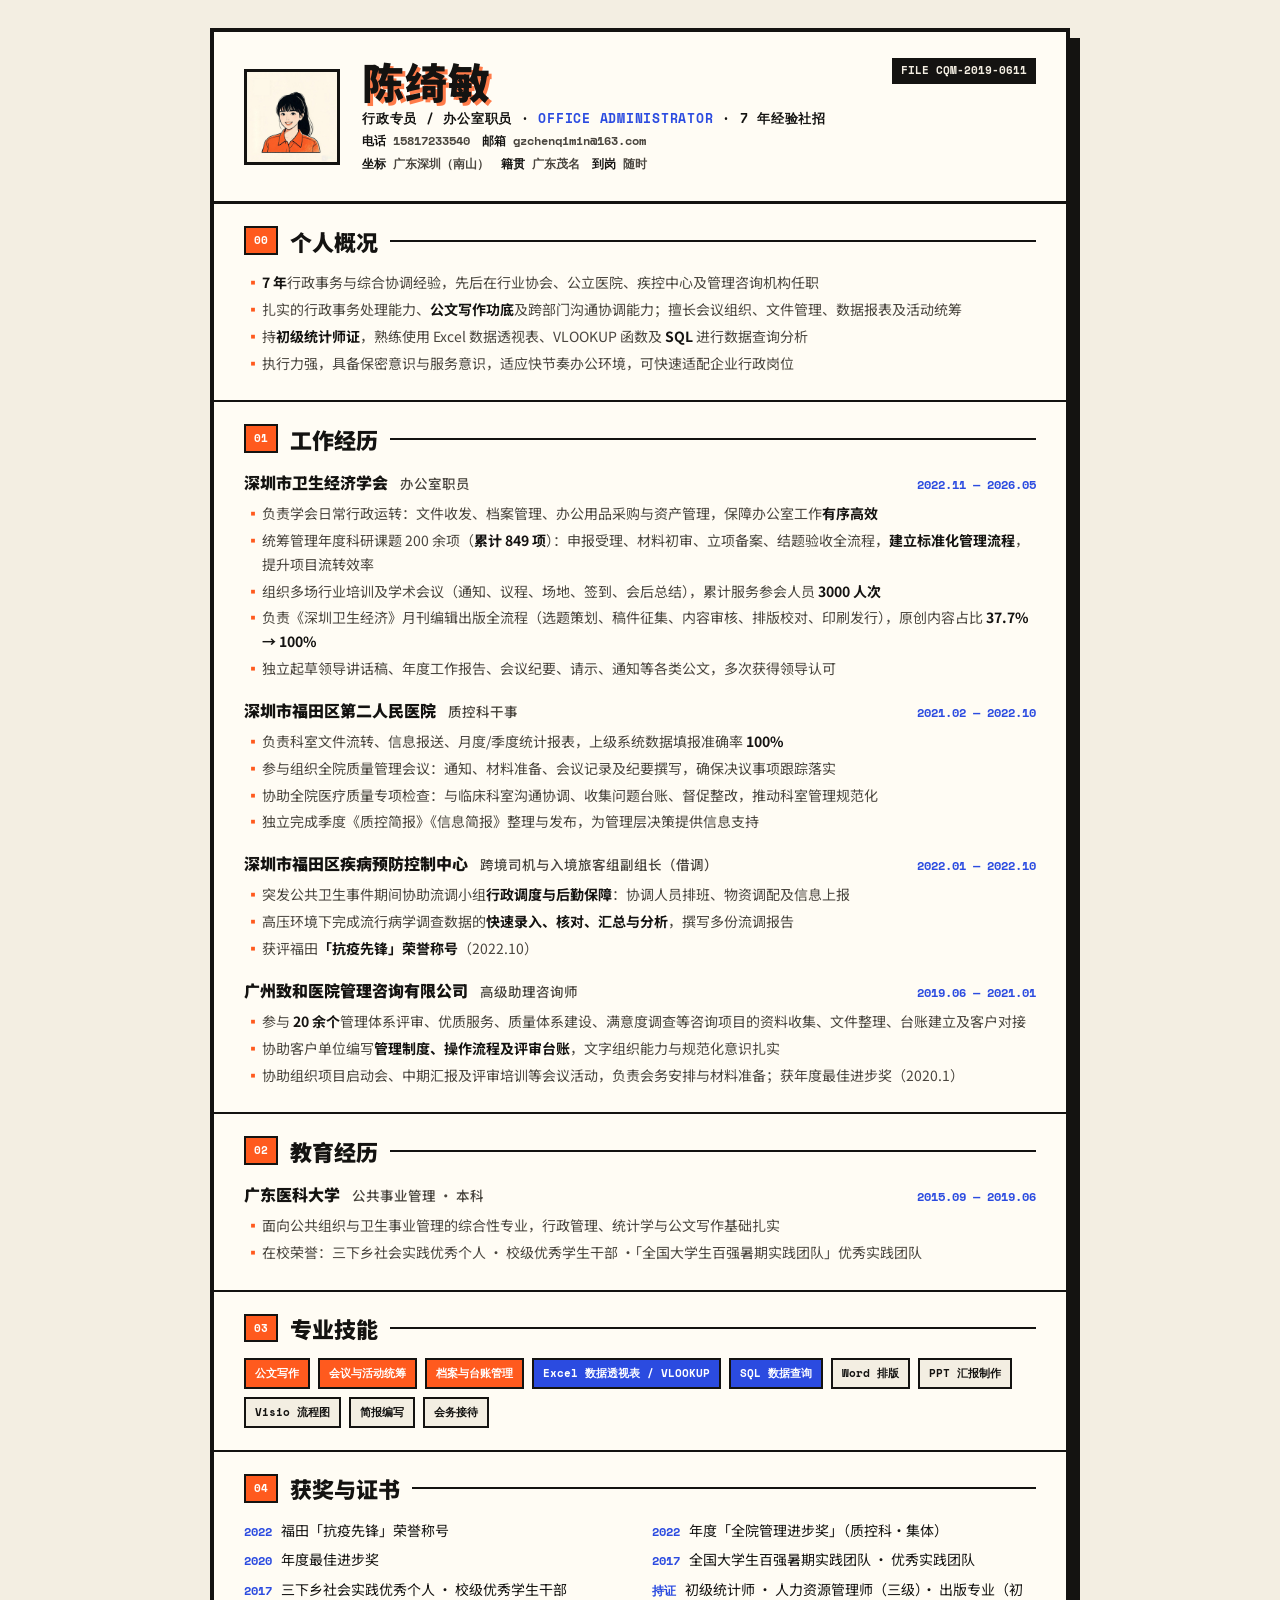
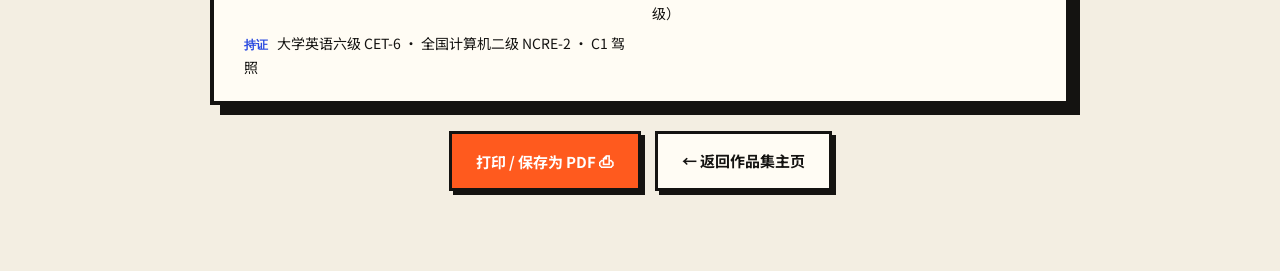
==== resume.html @ 579d2d26 "Publish online resume site" ====
<!DOCTYPE html>
<html lang="zh-CN">
<head>
<meta charset="UTF-8">
<meta name="viewport" content="width=device-width, initial-scale=1.0">
<title>陈绮敏 · 行政专员 · 求职简历</title>
<link rel="icon" type="image/png" sizes="32x32" href="favicon-64.png">
<link rel="apple-touch-icon" href="favicon.png">
<link rel="preconnect" href="https://fonts.googleapis.com">
<link rel="preconnect" href="https://fonts.gstatic.com" crossorigin>
<link href="https://fonts.googleapis.com/css2?family=Space+Mono:wght@400;700&family=Noto+Sans+SC:wght@400;500;700;900&display=swap" rel="stylesheet">
<style>
:root {
  --paper: #F3EEE2; --card: #FFFCF4; --ink: #141311; --ink-soft: #4A463F;
  --orange: #FF5A1E; --blue: #2B4BE0;
  --border: 3px solid var(--ink);
  --font-cn: 'Noto Sans SC', 'PingFang SC', 'Microsoft YaHei', sans-serif;
  --font-display: 'Noto Sans SC', 'PingFang SC', 'Microsoft YaHei', sans-serif;
  --font-mono: 'Space Mono', 'SF Mono', Consolas, monospace;
}
* { margin: 0; padding: 0; box-sizing: border-box; }
body {
  background: var(--paper);
  color: var(--ink);
  font-family: var(--font-cn);
  font-size: 14px;
  line-height: 1.7;
  padding: 28px 18px 80px;
}
.sheet {
  max-width: 860px;
  margin: 0 auto;
  background: var(--card);
  border: 4px solid var(--ink);
  box-shadow: 10px 10px 0 var(--ink);
}
.sheet-head {
  display: flex;
  gap: 22px;
  padding: 26px 30px;
  border-bottom: var(--border);
  align-items: center;
  flex-wrap: wrap;
}
.avatar {
  width: 96px; height: 96px;
  border: var(--border);
  flex-shrink: 0;
  overflow: hidden;
}
.avatar img { width: 100%; height: 100%; object-fit: cover; }
.head-main { flex: 1; min-width: 240px; }
.head-name {
  font-family: var(--font-display);
  font-weight: 900;
  font-size: 42px;
  line-height: 1.1;
  letter-spacing: .02em;
  text-shadow: 3px 3px 0 rgba(255, 90, 30, .8);
}
.head-role { font-family: var(--font-mono); font-size: 12.5px; font-weight: 700; letter-spacing: .06em; margin-top: 4px; }
.head-role em { font-style: normal; color: var(--blue); }
.head-meta {
  font-family: var(--font-mono);
  font-size: 11.5px;
  font-weight: 700;
  line-height: 2;
  color: var(--ink-soft);
}
.head-meta b { color: var(--ink); }
.file-no {
  font-family: var(--font-mono);
  font-size: 10.5px;
  font-weight: 700;
  background: var(--ink);
  color: var(--paper);
  padding: 4px 9px;
  align-self: flex-start;
}
.sec { padding: 22px 30px; border-bottom: 2px solid var(--ink); }
.sec:last-child { border-bottom: none; }
.sec-title {
  display: flex;
  align-items: center;
  gap: 12px;
  margin-bottom: 16px;
}
.sec-no {
  font-family: var(--font-mono);
  font-size: 11px;
  font-weight: 700;
  background: var(--orange);
  color: #fff;
  padding: 3px 8px;
  border: 2px solid var(--ink);
}
.sec-title h2 {
  font-family: var(--font-display);
  font-size: 22px;
  font-weight: 900;
  line-height: 1;
}
.sec-line { flex: 1; border-top: 2px solid var(--ink); }

.item { margin-bottom: 16px; }
.item:last-child { margin-bottom: 0; }
.item-head {
  display: flex;
  justify-content: space-between;
  align-items: baseline;
  gap: 12px;
  flex-wrap: wrap;
}
.item-title { font-size: 16px; font-weight: 900; }
.item-title span { font-weight: 500; color: var(--ink-soft); font-size: 13.5px; margin-left: 8px; }
.item-time { font-family: var(--font-mono); font-size: 11.5px; font-weight: 700; color: var(--blue); white-space: nowrap; }
.pts { margin-top: 6px; }
.pts li {
  position: relative;
  padding-left: 18px;
  color: var(--ink-soft);
  margin-bottom: 3px;
  list-style: none;
}
.pts li::before { content: '▪'; position: absolute; left: 2px; color: var(--orange); }
.pts strong { color: var(--ink); }
.kv { display: grid; grid-template-columns: repeat(2, 1fr); gap: 6px 24px; }
.kv li { list-style: none; font-size: 14px; }
.kv b { color: var(--blue); font-family: var(--font-mono); font-size: 12px; margin-right: 6px; }
.tags { display: flex; flex-wrap: wrap; gap: 8px; }
.tags span {
  font-family: var(--font-mono);
  font-size: 11px;
  font-weight: 700;
  border: 2px solid var(--ink);
  padding: 4px 9px;
  background: var(--paper);
}
.tags .t-o { background: var(--orange); color: #fff; }
.tags .t-b { background: var(--blue); color: #fff; }

.actions {
  max-width: 860px;
  margin: 26px auto 0;
  display: flex;
  gap: 14px;
  flex-wrap: wrap;
  justify-content: center;
}
.btn {
  display: inline-flex;
  align-items: center;
  gap: 8px;
  font-size: 15px;
  font-weight: 700;
  padding: 14px 24px;
  border: 3px solid var(--ink);
  background: var(--card);
  color: var(--ink);
  cursor: pointer;
  text-decoration: none;
  box-shadow: 4px 4px 0 var(--ink);
  transition: transform .15s ease, box-shadow .15s ease;
  font-family: var(--font-cn);
}
.btn:hover { transform: translate(-2px, -2px); box-shadow: 6px 6px 0 var(--ink); }
.btn-solid { background: var(--orange); color: #fff; }

@media print {
  body { padding: 0; background: #fff; font-size: 12.5px; }
  .sheet { border: 2.5px solid #141311; box-shadow: none; max-width: 100%; }
  .actions { display: none; }
  .sec { padding: 14px 22px; }
  .sheet-head { padding: 18px 22px; }
}
@media (max-width: 620px) {
  .head-name { font-size: 32px; }
  .kv { grid-template-columns: 1fr; }
  .sheet-head { padding: 20px; }
  .sec { padding: 18px 20px; }
}
</style>
</head>
<body>

<div class="sheet">
  <!-- 头部 -->
  <header class="sheet-head">
    <div class="avatar"><img src="images/portrait.jpg" alt="陈绮敏的个人头像"></div>
    <div class="head-main">
      <h1 class="head-name">陈绮敏</h1>
      <p class="head-role">行政专员 / 办公室职员 · <em>OFFICE ADMINISTRATOR</em> · 7 年经验社招</p>
      <div class="head-meta">
        <p><b>电话</b> 15817233540　<b>邮箱</b> gzchenqimin@163.com</p>
        <p><b>坐标</b> 广东深圳（南山）　<b>籍贯</b> 广东茂名　<b>到岗</b> 随时</p>
      </div>
    </div>
    <span class="file-no">FILE CQM-2019-0611</span>
  </header>

  <!-- 个人概况 -->
  <section class="sec">
    <div class="sec-title"><span class="sec-no">00</span><h2>个人概况</h2><span class="sec-line"></span></div>
    <div class="item">
      <ul class="pts">
        <li><strong>7 年</strong>行政事务与综合协调经验，先后在行业协会、公立医院、疾控中心及管理咨询机构任职</li>
        <li>扎实的行政事务处理能力、<strong>公文写作功底</strong>及跨部门沟通协调能力；擅长会议组织、文件管理、数据报表及活动统筹</li>
        <li>持<strong>初级统计师证</strong>，熟练使用 Excel 数据透视表、VLOOKUP 函数及 <strong>SQL</strong> 进行数据查询分析</li>
        <li>执行力强，具备保密意识与服务意识，适应快节奏办公环境，可快速适配企业行政岗位</li>
      </ul>
    </div>
  </section>

  <!-- 工作经历 -->
  <section class="sec">
    <div class="sec-title"><span class="sec-no">01</span><h2>工作经历</h2><span class="sec-line"></span></div>
    <div class="item">
      <div class="item-head">
        <p class="item-title">深圳市卫生经济学会 <span>办公室职员</span></p>
        <span class="item-time">2022.11 — 2026.05</span>
      </div>
      <ul class="pts">
        <li>负责学会日常行政运转：文件收发、档案管理、办公用品采购与资产管理，保障办公室工作<strong>有序高效</strong></li>
        <li>统筹管理年度科研课题 200 余项（<strong>累计 849 项</strong>）：申报受理、材料初审、立项备案、结题验收全流程，<strong>建立标准化管理流程</strong>，提升项目流转效率</li>
        <li>组织多场行业培训及学术会议（通知、议程、场地、签到、会后总结），累计服务参会人员 <strong>3000 人次</strong></li>
        <li>负责《深圳卫生经济》月刊编辑出版全流程（选题策划、稿件征集、内容审核、排版校对、印刷发行），原创内容占比 <strong>37.7% → 100%</strong></li>
        <li>独立起草领导讲话稿、年度工作报告、会议纪要、请示、通知等各类公文，多次获得领导认可</li>
      </ul>
    </div>
    <div class="item">
      <div class="item-head">
        <p class="item-title">深圳市福田区第二人民医院 <span>质控科干事</span></p>
        <span class="item-time">2021.02 — 2022.10</span>
      </div>
      <ul class="pts">
        <li>负责科室文件流转、信息报送、月度/季度统计报表，上级系统数据填报准确率 <strong>100%</strong></li>
        <li>参与组织全院质量管理会议：通知、材料准备、会议记录及纪要撰写，确保决议事项跟踪落实</li>
        <li>协助全院医疗质量专项检查：与临床科室沟通协调、收集问题台账、督促整改，推动科室管理规范化</li>
        <li>独立完成季度《质控简报》《信息简报》整理与发布，为管理层决策提供信息支持</li>
      </ul>
    </div>
    <div class="item">
      <div class="item-head">
        <p class="item-title">深圳市福田区疾病预防控制中心 <span>跨境司机与入境旅客组副组长（借调）</span></p>
        <span class="item-time">2022.01 — 2022.10</span>
      </div>
      <ul class="pts">
        <li>突发公共卫生事件期间协助流调小组<strong>行政调度与后勤保障</strong>：协调人员排班、物资调配及信息上报</li>
        <li>高压环境下完成流行病学调查数据的<strong>快速录入、核对、汇总与分析</strong>，撰写多份流调报告</li>
        <li>获评福田<strong>「抗疫先锋」荣誉称号</strong>（2022.10）</li>
      </ul>
    </div>
    <div class="item">
      <div class="item-head">
        <p class="item-title">广州致和医院管理咨询有限公司 <span>高级助理咨询师</span></p>
        <span class="item-time">2019.06 — 2021.01</span>
      </div>
      <ul class="pts">
        <li>参与 <strong>20 余个</strong>管理体系评审、优质服务、质量体系建设、满意度调查等咨询项目的资料收集、文件整理、台账建立及客户对接</li>
        <li>协助客户单位编写<strong>管理制度、操作流程及评审台账</strong>，文字组织能力与规范化意识扎实</li>
        <li>协助组织项目启动会、中期汇报及评审培训等会议活动，负责会务安排与材料准备；获年度最佳进步奖（2020.1）</li>
      </ul>
    </div>
  </section>

  <!-- 教育经历 -->
  <section class="sec">
    <div class="sec-title"><span class="sec-no">02</span><h2>教育经历</h2><span class="sec-line"></span></div>
    <div class="item">
      <div class="item-head">
        <p class="item-title">广东医科大学 <span>公共事业管理 · 本科</span></p>
        <span class="item-time">2015.09 — 2019.06</span>
      </div>
      <ul class="pts">
        <li>面向公共组织与卫生事业管理的综合性专业，行政管理、统计学与公文写作基础扎实</li>
        <li>在校荣誉：三下乡社会实践优秀个人 · 校级优秀学生干部 ·「全国大学生百强暑期实践团队」优秀实践团队</li>
      </ul>
    </div>
  </section>

  <!-- 专业技能 -->
  <section class="sec">
    <div class="sec-title"><span class="sec-no">03</span><h2>专业技能</h2><span class="sec-line"></span></div>
    <div class="tags">
      <span class="t-o">公文写作</span><span class="t-o">会议与活动统筹</span><span class="t-o">档案与台账管理</span>
      <span class="t-b">Excel 数据透视表 / VLOOKUP</span><span class="t-b">SQL 数据查询</span>
      <span>Word 排版</span><span>PPT 汇报制作</span><span>Visio 流程图</span>
      <span>简报编写</span><span>会务接待</span>
    </div>
  </section>

  <!-- 获奖与证书 -->
  <section class="sec">
    <div class="sec-title"><span class="sec-no">04</span><h2>获奖与证书</h2><span class="sec-line"></span></div>
    <ul class="kv">
      <li><b>2022</b> 福田「抗疫先锋」荣誉称号</li>
      <li><b>2022</b> 年度「全院管理进步奖」（质控科·集体）</li>
      <li><b>2020</b> 年度最佳进步奖</li>
      <li><b>2017</b> 全国大学生百强暑期实践团队 · 优秀实践团队</li>
      <li><b>2017</b> 三下乡社会实践优秀个人 · 校级优秀学生干部</li>
      <li><b>持证</b> 初级统计师 · 人力资源管理师（三级）· 出版专业（初级）</li>
      <li><b>持证</b> 大学英语六级 CET-6 · 全国计算机二级 NCRE-2 · C1 驾照</li>
    </ul>
  </section>
</div>

<div class="actions">
  <button class="btn btn-solid" onclick="window.print()">打印 / 保存为 PDF ⎙</button>
  <a class="btn" href="index.html">← 返回作品集主页</a>
</div>

</body>
</html>
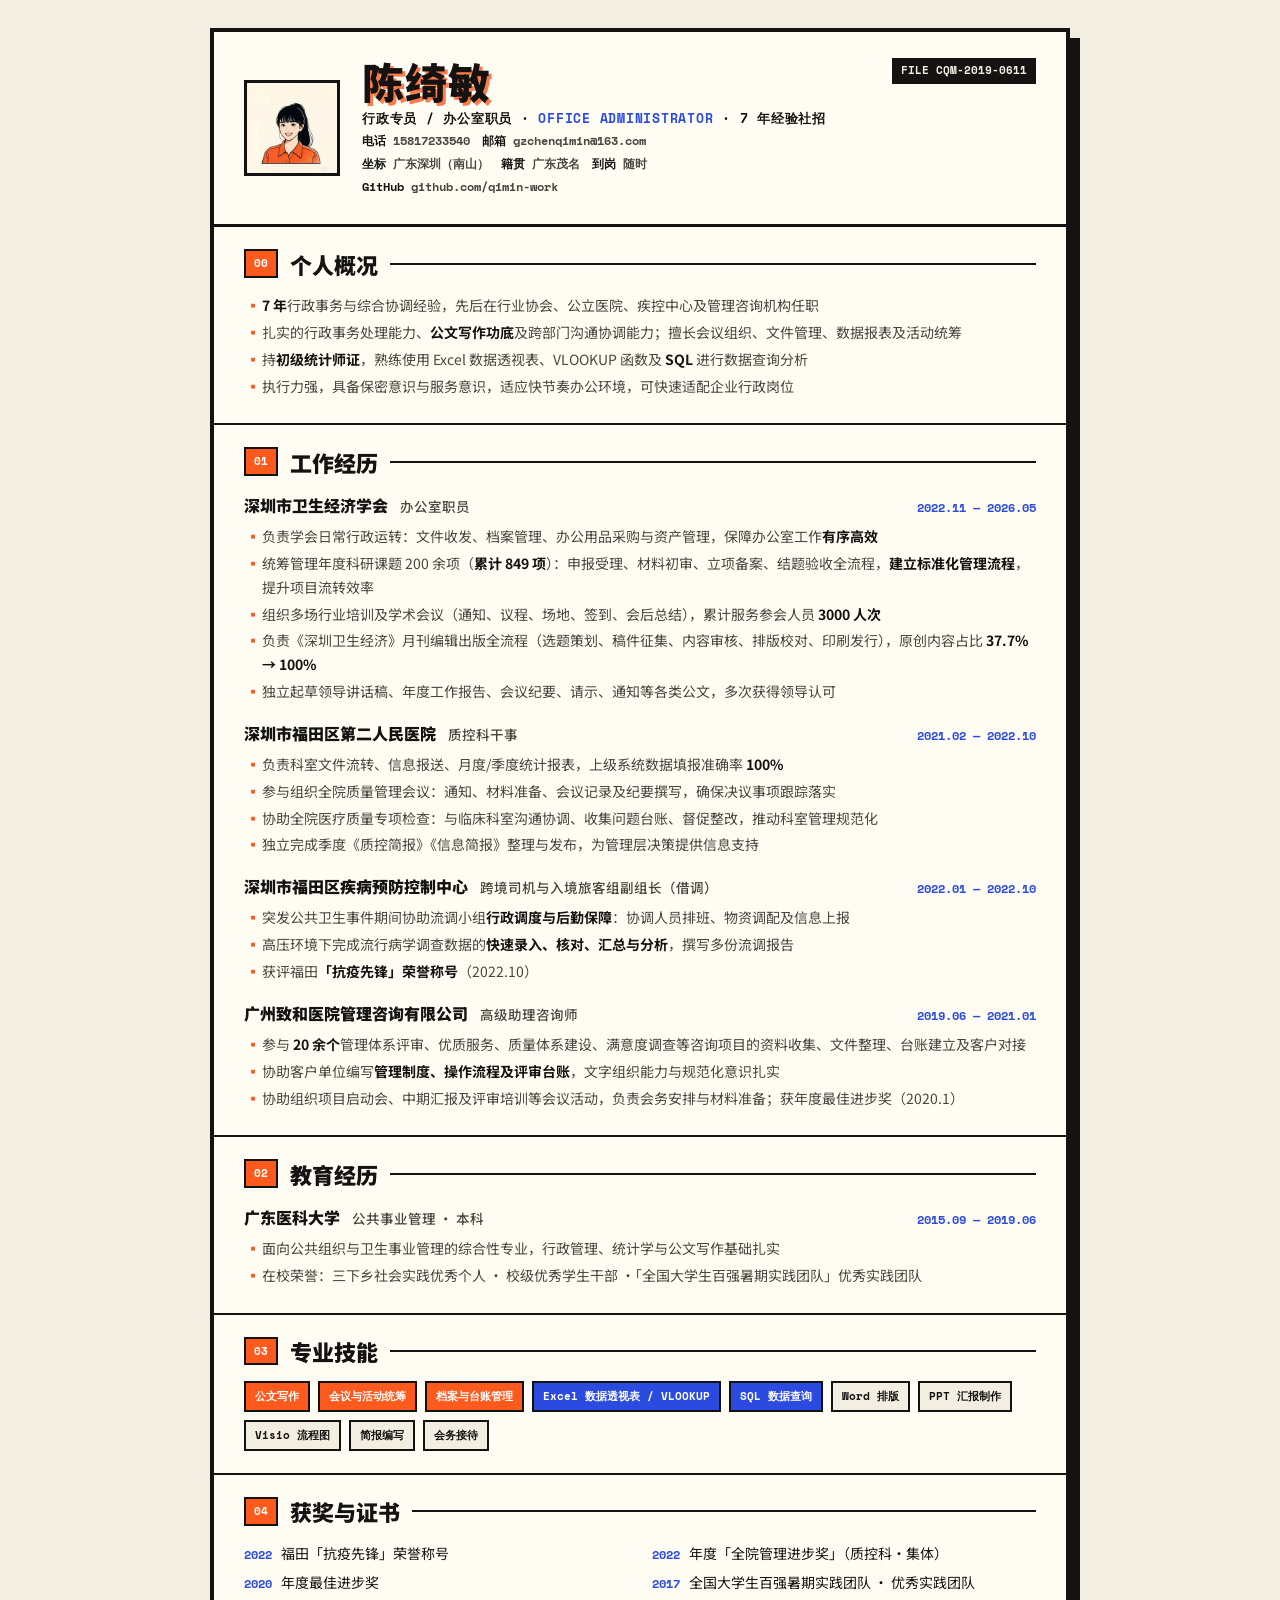
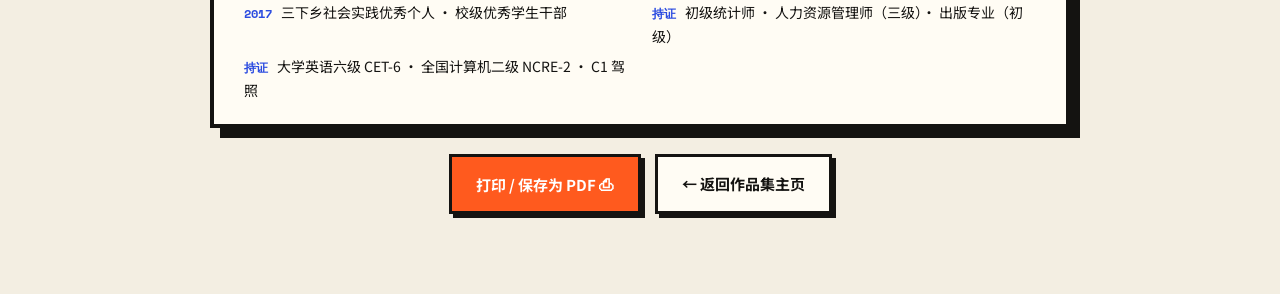
==== commit 07d22dd4: "Update resume site" ====
--- a/resume.html
+++ b/resume.html
@@ -193,6 +193,7 @@
       <div class="head-meta">
         <p><b>电话</b> 15817233540　<b>邮箱</b> gzchenqimin@163.com</p>
         <p><b>坐标</b> 广东深圳（南山）　<b>籍贯</b> 广东茂名　<b>到岗</b> 随时</p>
+        <p><b>GitHub</b> github.com/qimin-work</p>
       </div>
     </div>
     <span class="file-no">FILE CQM-2019-0611</span>
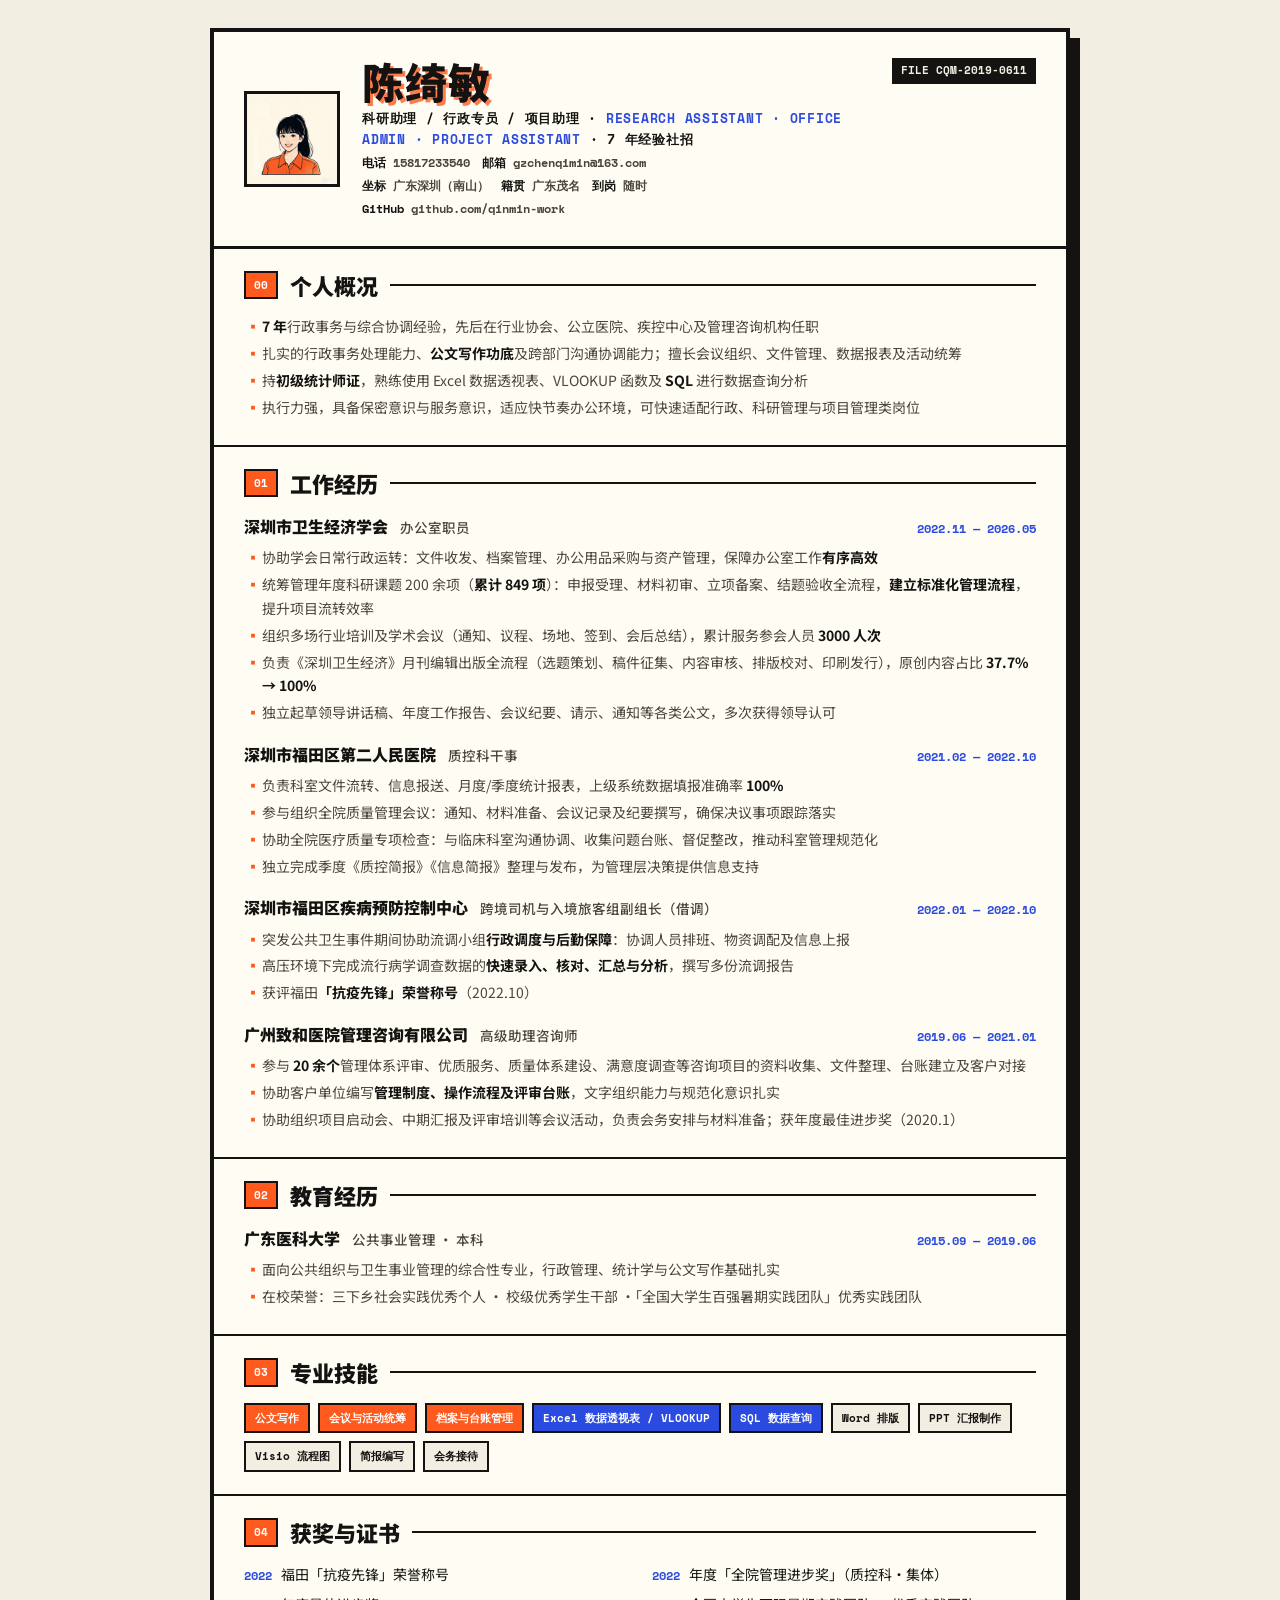
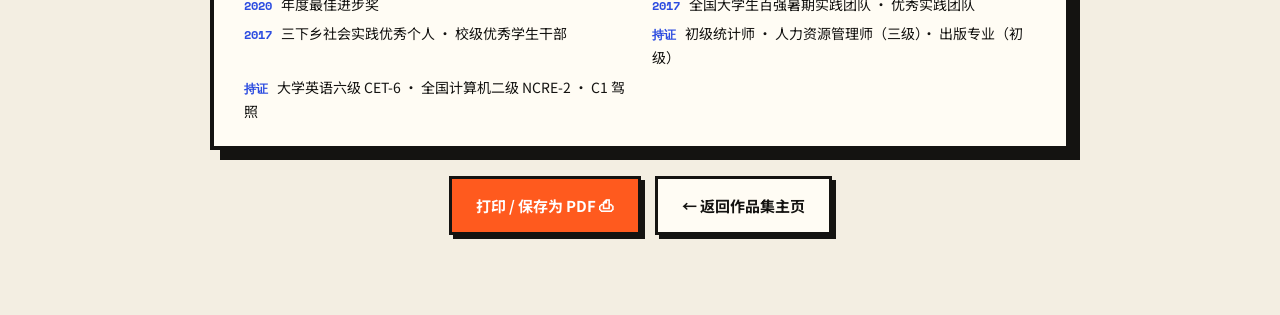
==== commit 4a649246: "update: sync portfolio site (resume.html)" ====
--- a/resume.html
+++ b/resume.html
@@ -3,7 +3,7 @@
 <head>
 <meta charset="UTF-8">
 <meta name="viewport" content="width=device-width, initial-scale=1.0">
-<title>陈绮敏 · 行政专员 · 求职简历</title>
+<title>陈绮敏 · 科研助理/行政专员/项目助理 · 求职简历</title>
 <link rel="icon" type="image/png" sizes="32x32" href="favicon-64.png">
 <link rel="apple-touch-icon" href="favicon.png">
 <link rel="preconnect" href="https://fonts.googleapis.com">
@@ -189,11 +189,11 @@
     <div class="avatar"><img src="images/portrait.jpg" alt="陈绮敏的个人头像"></div>
     <div class="head-main">
       <h1 class="head-name">陈绮敏</h1>
-      <p class="head-role">行政专员 / 办公室职员 · <em>OFFICE ADMINISTRATOR</em> · 7 年经验社招</p>
+      <p class="head-role">科研助理 / 行政专员 / 项目助理 · <em>RESEARCH ASSISTANT · OFFICE ADMIN · PROJECT ASSISTANT</em> · 7 年经验社招</p>
       <div class="head-meta">
         <p><b>电话</b> 15817233540　<b>邮箱</b> gzchenqimin@163.com</p>
         <p><b>坐标</b> 广东深圳（南山）　<b>籍贯</b> 广东茂名　<b>到岗</b> 随时</p>
-        <p><b>GitHub</b> github.com/qimin-work</p>
+        <p><b>GitHub</b> github.com/qinmin-work</p>
       </div>
     </div>
     <span class="file-no">FILE CQM-2019-0611</span>
@@ -207,7 +207,7 @@
         <li><strong>7 年</strong>行政事务与综合协调经验，先后在行业协会、公立医院、疾控中心及管理咨询机构任职</li>
         <li>扎实的行政事务处理能力、<strong>公文写作功底</strong>及跨部门沟通协调能力；擅长会议组织、文件管理、数据报表及活动统筹</li>
         <li>持<strong>初级统计师证</strong>，熟练使用 Excel 数据透视表、VLOOKUP 函数及 <strong>SQL</strong> 进行数据查询分析</li>
-        <li>执行力强，具备保密意识与服务意识，适应快节奏办公环境，可快速适配企业行政岗位</li>
+        <li>执行力强，具备保密意识与服务意识，适应快节奏办公环境，可快速适配行政、科研管理与项目管理类岗位</li>
       </ul>
     </div>
   </section>
@@ -221,7 +221,7 @@
         <span class="item-time">2022.11 — 2026.05</span>
       </div>
       <ul class="pts">
-        <li>负责学会日常行政运转：文件收发、档案管理、办公用品采购与资产管理，保障办公室工作<strong>有序高效</strong></li>
+        <li>协助学会日常行政运转：文件收发、档案管理、办公用品采购与资产管理，保障办公室工作<strong>有序高效</strong></li>
         <li>统筹管理年度科研课题 200 余项（<strong>累计 849 项</strong>）：申报受理、材料初审、立项备案、结题验收全流程，<strong>建立标准化管理流程</strong>，提升项目流转效率</li>
         <li>组织多场行业培训及学术会议（通知、议程、场地、签到、会后总结），累计服务参会人员 <strong>3000 人次</strong></li>
         <li>负责《深圳卫生经济》月刊编辑出版全流程（选题策划、稿件征集、内容审核、排版校对、印刷发行），原创内容占比 <strong>37.7% → 100%</strong></li>
